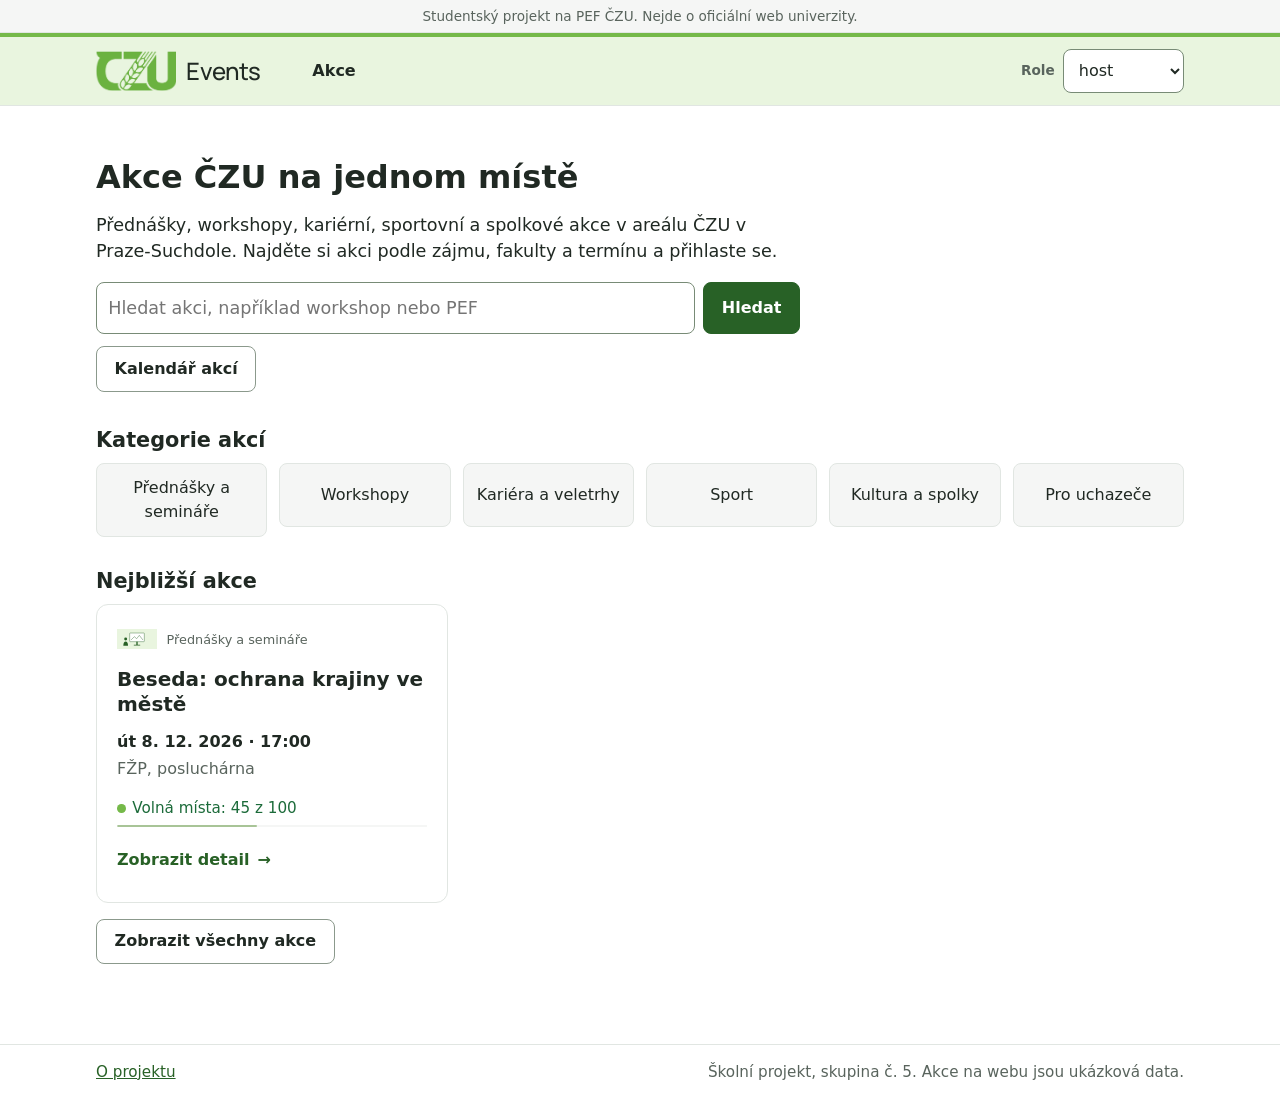
==== index.html @ 6dec505a "Add files via upload" ====
<!DOCTYPE html>
<html lang="cs">
<head>
  <meta charset="utf-8">
  <meta name="viewport" content="width=device-width, initial-scale=1">
  <title>Akce ČZU – přednášky, workshopy a akce v Suchdole | ČZU Events</title>
  <meta name="description" content="Všechny akce na ČZU na jednom místě: přednášky, workshopy, kariérní a sportovní akce. Najděte akci a přihlaste se.">
  <link rel="icon" href="img/favicon.svg" type="image/svg+xml">
  <link rel="stylesheet" href="css/style.css">
  <script src="js/role.js"></script>
  <script src="js/data.js" defer></script>
  <script src="js/app.js" defer></script>
  <script src="js/uvod.js" defer></script>
</head>
<body data-koren="">
  <a class="preskocit" href="#obsah">Přeskočit na obsah</a>

  <header>
    <p class="projekt-lista">Studentský projekt na PEF ČZU. Nejde o oficiální web univerzity.</p>

    <div class="zahlavi">
      <div class="obal zahlavi-obsah">
        <a class="logo" href="index.html" aria-label="ČZU Events">
          <span class="logo-znak"><img src="img/czu-logo.png" alt="" width="447" height="447"></span>
          <span>Events</span>
        </a>
        <button type="button" class="menu-tlacitko" id="menu-tlacitko" aria-expanded="false" aria-controls="menu">
          <span aria-hidden="true">☰</span>
          <span class="skryte-vizualne">Menu</span>
        </button>
        <div class="menu" id="menu">
          <nav class="navigace" aria-label="Hlavní navigace">
            <ul>
              <li data-role="student"><a href="moje-akce.html">Moje akce</a></li>
              <li><a href="akce.html">Akce</a></li>
              <li data-role="poradatel"><a href="poradatel.html">Pro pořadatele</a></li>
            </ul>
          </nav>
          <div class="role">
            <label for="role">Role</label>
            <select id="role" name="role" autocomplete="off">
              <option value="host">host</option>
              <option value="student">student</option>
              <option value="poradatel">pořadatel</option>
            </select>
          </div>
        </div>
      </div>
    </div>
  </header>

  <main id="obsah" class="obal">
    <section class="uvod-hlavni" aria-labelledby="uvod-nadpis">
      <h1 id="uvod-nadpis">Akce ČZU na jednom místě</h1>
      <p>Přednášky, workshopy, kariérní, sportovní a spolkové akce v areálu ČZU v Praze-Suchdole. Najděte si akci podle zájmu, fakulty a termínu a přihlaste se.</p>
      <form class="velke-hledani" action="akce.html" method="get" role="search">
        <label class="skryte-vizualne" for="q">Hledat akci</label>
        <input type="search" id="q" name="q" placeholder="Hledat akci, například workshop nebo PEF">
        <button type="submit" class="tlacitko tlacitko-plne">Hledat</button>
      </form>
      <a class="tlacitko" href="akce.html?zobrazeni=kalendar">Kalendář akcí</a>
    </section>

    <section class="sekce" aria-labelledby="kategorie-nadpis">
      <h2 id="kategorie-nadpis">Kategorie akcí</h2>
      <ul class="dlazdice">
        <li><a href="akce.html?kategorie=Přednášky+a+semináře">Přednášky a semináře</a></li>
        <li><a href="akce.html?kategorie=Workshopy">Workshopy</a></li>
        <li><a href="akce.html?kategorie=Kariéra+a+veletrhy">Kariéra a veletrhy</a></li>
        <li><a href="akce.html?kategorie=Sport">Sport</a></li>
        <li><a href="akce.html?kategorie=Kultura+a+spolky">Kultura a spolky</a></li>
        <li><a href="akce.html?kategorie=Pro+uchazeče">Pro uchazeče</a></li>
      </ul>
    </section>

    <section class="sekce" aria-labelledby="nejblizsi-nadpis">
      <h2 id="nejblizsi-nadpis">Nejbližší akce</h2>
      <p id="chyba" role="alert" hidden></p>
      <ul class="seznam-akci" id="nejblizsi"></ul>
      <noscript>
        <p>Seznam akcí se načítá JavaScriptem. Ukázkové akce: <a href="akce/internetove-technologie-20-11-2026.html">Internetové technologie – client side</a>, <a href="akce/karierni-veletrh-czu-25-11-2026.html">Kariérní veletrh ČZU</a>, <a href="akce/den-otevrenych-dveri-czu-27-11-2026.html">Den otevřených dveří ČZU</a>.</p>
      </noscript>
      <p><a class="tlacitko" href="akce.html">Zobrazit všechny akce</a></p>
    </section>
  </main>

  <footer class="paticka">
    <div class="obal paticka-obsah">
      <p><a href="o-projektu.html">O projektu</a></p>
      <p>Školní projekt, skupina č. 5. Akce na webu jsou ukázková data.</p>
    </div>
  </footer>
</body>
</html>
---- css/style.css ----
/* ČZU Events – společné styly
   Pořadí: proměnné, základ, záhlaví, tlačítka a formuláře, karty,
   katalog, detail, úvod, pořadatel, patička, větší obrazovky. */

@font-face {
  font-family: "Manrope";
  font-style: normal;
  font-weight: 500;
  font-display: swap;
  src: url("../fonts/manrope-medium-latin.woff2") format("woff2");
}

:root {
  --znacka: #286126;
  --znacka-tmava: #1b471d;
  --znacka-svetla: #e9f5df;
  --zelena-logo: #75b949;
  --text: #202923;
  --text-tlumeny: #59645d;
  --pozadi: #ffffff;
  --pozadi-sede: #f5f6f5;
  --linka: #e1e6e2;
  --linka-silna: #8b998c;
  --cervena: #a12626;
  --zelena: #1c6b3a;
  --radius: 8px;
  --sirka: 1120px;
}

*,
*::before,
*::after {
  box-sizing: border-box;
}

html {
  -webkit-text-size-adjust: 100%;
}

body {
  margin: 0;
  font-family: system-ui, -apple-system, "Segoe UI", Roboto, "Helvetica Neue", Arial, sans-serif;
  font-size: 1rem;
  line-height: 1.5;
  color: var(--text);
  background: var(--pozadi);
}

img {
  max-width: 100%;
  height: auto;
  display: block;
}

h1,
h2,
h3 {
  line-height: 1.2;
  margin: 0 0 0.5em;
}

h1 {
  font-size: 1.75rem;
}

h2 {
  font-size: 1.3rem;
}

h3 {
  font-size: 1.1rem;
}

p {
  margin: 0 0 1em;
}

a {
  color: var(--znacka);
}

a:hover {
  color: var(--znacka-tmava);
}

:focus-visible {
  outline: 3px solid var(--znacka);
  outline-offset: 2px;
}

.obal {
  width: 100%;
  max-width: var(--sirka);
  margin: 0 auto;
  padding: 0 1rem;
}

.skryte-vizualne {
  position: absolute;
  width: 1px;
  height: 1px;
  margin: -1px;
  padding: 0;
  overflow: hidden;
  clip: rect(0, 0, 0, 0);
  white-space: nowrap;
  border: 0;
}

.preskocit {
  position: absolute;
  left: 0.5rem;
  top: -4rem;
  z-index: 100;
  padding: 0.6rem 1rem;
  background: var(--znacka);
  color: #ffffff;
  border-radius: var(--radius);
}

.preskocit:focus {
  top: 0.5rem;
  color: #ffffff;
}

[hidden] {
  display: none !important;
}

/* ---------- Záhlaví ---------- */

.zahlavi {
  background: var(--znacka-svetla);
  border-top: 4px solid var(--zelena-logo);
  border-bottom: 1px solid var(--linka);
}

.zahlavi-obsah {
  display: flex;
  flex-wrap: wrap;
  align-items: center;
  justify-content: space-between;
  gap: 0.5rem 1rem;
  padding-top: 0.75rem;
  padding-bottom: 0.75rem;
}

.logo {
  display: inline-flex;
  align-items: center;
  gap: 0.65rem;
  min-height: 44px;
  font-family: "Manrope", system-ui, sans-serif;
  font-size: 1.5rem;
  font-weight: 500;
  letter-spacing: -0.035em;
  color: var(--text);
  text-decoration: none;
}

/* Výřez omezí bílé okraje původního loga. */
.logo-znak {
  position: relative;
  width: 5rem;
  height: 2.5rem;
  overflow: hidden;
  mix-blend-mode: multiply;
}

.logo-znak img {
  position: absolute;
  top: -1.77rem;
  left: -0.55rem;
  width: 6.1rem;
  max-width: none;
}

.logo:hover {
  color: var(--znacka);
}

.menu-tlacitko {
  min-width: 44px;
  min-height: 44px;
  padding: 0.4rem 0.7rem;
  font-size: 1.25rem;
  line-height: 1;
  color: var(--text);
  background: #ffffff;
  border: 1px solid var(--linka);
  border-radius: var(--radius);
  cursor: pointer;
}

.menu {
  display: none;
  flex-basis: 100%;
  flex-direction: column;
  gap: 0.75rem;
  padding: 0.5rem 0 0.25rem;
}

.menu.otevrene {
  display: flex;
}

.navigace ul {
  display: flex;
  flex-direction: column;
  gap: 0.25rem;
  margin: 0;
  padding: 0;
  list-style: none;
}

.navigace a {
  display: block;
  padding: 0.6rem 0.25rem;
  font-weight: 600;
  color: var(--text);
  text-decoration: none;
}

.navigace a:hover {
  color: var(--znacka);
}

.navigace a[aria-current="page"] {
  color: var(--znacka);
}

/* Položky navigace podle role. Roli nastavuje js/role.js na prvku html. */
.navigace [data-role] {
  display: none;
}

html[data-role="student"] .navigace [data-role~="student"],
html[data-role="poradatel"] .navigace [data-role~="poradatel"] {
  display: list-item;
}

.role label {
  display: block;
  font-size: 0.85rem;
  color: var(--text-tlumeny);
}

.role select {
  width: 100%;
}

/* ---------- Tlačítka a formuláře ---------- */

.tlacitko {
  display: inline-block;
  min-height: 44px;
  padding: 0.6rem 1.1rem;
  font: inherit;
  font-weight: 700;
  text-align: center;
  text-decoration: none;
  color: var(--text);
  background: #ffffff;
  border: 1px solid var(--linka-silna);
  border-radius: var(--radius);
  cursor: pointer;
}

/* Hlavní akce stránky je tmavě zelená, ostatní tlačítka jsou neutrální. */
.tlacitko-plne {
  color: #ffffff;
  background: var(--znacka);
  border-color: var(--znacka);
}

/* Zvýraznění při najetí jen na zařízeních s myší,
   aby po klepnutí na mobilu nezůstalo „přilepené“. */
@media (hover: hover) {
  .tlacitko:hover {
    background: var(--pozadi-sede);
    border-color: var(--znacka);
  }

  .tlacitko[aria-pressed="true"]:hover {
    background: var(--znacka-tmava);
  }

  .tlacitko-plne:hover {
    background: var(--znacka-tmava);
  }

  .dlazdice a:hover {
    color: var(--znacka);
    background: var(--pozadi-sede);
    border-color: var(--znacka);
  }
}

.tlacitko-sirka {
  display: block;
  width: 100%;
}

.tlacitko:disabled,
.tlacitko:disabled:hover {
  color: var(--text-tlumeny);
  background: var(--pozadi-sede);
  border-color: var(--linka);
  cursor: not-allowed;
}

input,
select,
textarea {
  min-height: 44px;
  padding: 0.5rem 0.7rem;
  font: inherit;
  color: var(--text);
  background: #ffffff;
  border: 1px solid #788b76;
  border-radius: var(--radius);
}

textarea {
  width: 100%;
  min-height: 8rem;
  resize: vertical;
}

input[type="checkbox"] {
  width: 1.25rem;
  height: 1.25rem;
  min-height: 0;
  padding: 0;
  accent-color: var(--znacka);
}

label {
  font-weight: 600;
}

.pole {
  display: flex;
  flex-direction: column;
  gap: 0.25rem;
  margin-bottom: 1rem;
}

.pole input,
.pole select {
  width: 100%;
}

.napoveda {
  font-size: 0.9rem;
  color: var(--text-tlumeny);
}

.zprava {
  margin: 0 0 1rem;
  padding: 0.75rem 1rem;
  background: var(--pozadi-sede);
  border-left: 4px solid var(--znacka);
  border-radius: var(--radius);
}

.zprava-chyba {
  border-left-color: var(--cervena);
  color: var(--cervena);
  background: #fbeeee;
}

.zprava-ok {
  border-left-color: var(--zelena);
  color: var(--zelena);
  background: #ecf6ef;
}

/* ---------- Hlavní obsah ---------- */

main.obal {
  padding-top: 1.5rem;
  padding-bottom: 3rem;
}

.drobecky {
  margin: 0 0 1rem;
  padding: 0;
  list-style: none;
  font-size: 0.95rem;
  color: var(--text-tlumeny);
}

.drobecky li {
  display: inline;
}

.drobecky li + li::before {
  content: "›";
  margin: 0 0.4rem;
}

/* ---------- Karta akce ---------- */

.seznam-akci {
  display: grid;
  grid-template-columns: 1fr;
  gap: 1rem;
  margin: 0 0 1rem;
  padding: 0;
  list-style: none;
}

.karta {
  display: flex;
  flex-direction: column;
  height: 100%;
  padding: 1.25rem;
  background: #ffffff;
  border: 1px solid var(--linka);
  border-radius: 12px;
}

.karta-obrazek {
  flex: 0 0 2.5rem;
  width: 2.5rem;
  height: 1.75rem;
  object-fit: contain;
  border-radius: 4px;
}

.karta-kategorie {
  display: flex;
  align-items: center;
  gap: 0.6rem;
  margin-bottom: 0.85rem;
}

.karta-kategorie .stitek {
  padding: 0;
  color: var(--text-tlumeny);
  background: transparent;
  font-weight: 500;
}

.karta-nazev {
  margin-bottom: 0.85rem;
  font-size: 1.25rem;
  line-height: 1.25;
}

.karta-termin {
  margin-bottom: 0.15rem;
  font-weight: 600;
  color: var(--text);
}

.karta-misto {
  margin-bottom: 1rem;
  color: var(--text-tlumeny);
}

.karta-obsazenost {
  margin-bottom: 0.35rem;
  font-size: 0.95rem;
  color: var(--text-tlumeny);
}

/* Volná místa: klidný zelený údaj s tečkou. */
.karta-volno {
  color: var(--zelena);
}

.karta-volno::before {
  content: "";
  display: inline-block;
  width: 0.55rem;
  height: 0.55rem;
  margin-right: 0.4rem;
  background: var(--zelena-logo);
  border-radius: 50%;
}

.karta progress {
  height: 2px;
  margin-bottom: 0.65rem;
}

.karta progress::-webkit-progress-value {
  background: #a8c497;
}

.karta progress::-moz-progress-bar {
  background: #a8c497;
}

/* Plná nebo proběhlá akce má ukazatel šedý, aby zelená znamenala jen volno. */
.karta-plno progress::-webkit-progress-value {
  background: var(--linka-silna);
}

.karta-plno progress::-moz-progress-bar {
  background: var(--linka-silna);
}

.karta-detail {
  display: inline-flex;
  align-items: center;
  align-self: flex-start;
  gap: 0.5rem;
  min-height: 44px;
  padding-block: 0.35rem;
  font-weight: 600;
  text-decoration: none;
}

.karta-detail:hover {
  text-decoration: underline;
  text-underline-offset: 0.2em;
}

.karta-akce {
  display: flex;
  flex-direction: column;
  gap: 0.5rem;
  margin-top: auto;
}

.stitek {
  display: inline-block;
  padding: 0.1rem 0.55rem;
  font-size: 0.8rem;
  font-weight: 600;
  color: var(--znacka-tmava);
  background: var(--znacka-svetla);
  border-radius: 999px;
}

progress {
  display: block;
  width: 100%;
  height: 0.5rem;
  margin: 0 0 0.75rem;
  overflow: hidden;
  appearance: none;
  -webkit-appearance: none;
  background: var(--pozadi-sede);
  border: 0;
  border-radius: 999px;
  color: var(--znacka);
}

progress::-webkit-progress-bar {
  background: var(--pozadi-sede);
  border-radius: 999px;
}

progress::-webkit-progress-value {
  background: var(--znacka);
  border-radius: 999px;
}

progress::-moz-progress-bar {
  background: var(--znacka);
  border-radius: 999px;
}

.karta-plno progress,
.karta-plno progress::-webkit-progress-bar {
  background: var(--linka);
}

/* ---------- Katalog ---------- */

.katalog-ovladani {
  margin-bottom: 1.25rem;
}

.hledani {
  max-width: 34rem;
  margin-bottom: 0.75rem;
}

.hledani input {
  width: 100%;
}

/* Tlačítko „Další filtry“ otevírá panel s kategorií, fakultou a termínem. */
.filtry-tlacitko::after {
  content: " ▾";
}

.filtry-tlacitko[aria-expanded="true"]::after {
  content: " ▴";
}

.filtry {
  display: none;
  flex-direction: column;
  gap: 0.75rem;
  margin-top: 0.75rem;
  padding: 1rem;
  background: var(--pozadi-sede);
  border-radius: var(--radius);
}

.filtry.otevrene {
  display: flex;
}

.filtr {
  display: flex;
  flex-direction: column;
  gap: 0.25rem;
}

.filtr-zaskrtnuti {
  display: flex;
  flex-direction: row;
  align-items: center;
  gap: 0.5rem;
  min-height: 44px;
}

.filtr-zaskrtnuti label {
  font-weight: 400;
}

.rozsah {
  display: flex;
  flex-direction: column;
  gap: 0.75rem;
}

.pocet-vysledku {
  margin-bottom: 1rem;
  color: var(--text-tlumeny);
}

.prazdny-stav {
  padding: 2rem 1rem;
  text-align: center;
  border: 1px dashed var(--linka);
  border-radius: var(--radius);
}

/* ---------- Kalendář ---------- */

.zobrazeni-akci {
  display: inline-flex;
  gap: 0.2rem;
  padding: 0.25rem;
  margin-bottom: 1rem;
  border: 1px solid var(--linka);
  border-radius: 10px;
  background: var(--pozadi-sede);
}

.zobrazeni-akci button {
  padding: 0.45rem 1rem;
  border-color: transparent;
  background: transparent;
  border-radius: 6px;
}

.zobrazeni-akci button[aria-pressed="true"] {
  color: #ffffff;
  background: var(--znacka);
  border-color: var(--znacka);
}

.kalendar {
  max-width: 48rem;
}

.kalendar-navigace {
  display: flex;
  align-items: center;
  justify-content: space-between;
  gap: 0.5rem;
  margin-bottom: 0.75rem;
}

.kalendar-navigace h2 {
  margin: 0;
  text-align: center;
}

.kalendar-navigace button {
  min-width: 44px;
  padding-inline: 0.75rem;
}

.kalendar-mrizka {
  width: 100%;
  table-layout: fixed;
  border-collapse: collapse;
  text-align: center;
}

.kalendar-mrizka th,
.kalendar-mrizka td {
  padding: 0.15rem;
  border: 1px solid var(--linka);
}

.kalendar-mrizka th {
  text-align: center;
  color: var(--znacka-tmava);
  background: var(--pozadi-sede);
}

.kalendar-den {
  display: grid;
  place-content: center;
  min-height: 44px;
  border-radius: 0.35rem;
}

a.kalendar-den {
  background: var(--znacka-svetla);
  font-weight: 700;
}

a.kalendar-den:hover {
  background: var(--zelena-logo);
}

.kalendar-den[aria-current="date"] {
  box-shadow: inset 0 0 0 2px var(--znacka);
}

.kalendar-legenda {
  margin: 0.5rem 0 1rem;
  color: var(--text-tlumeny);
  font-size: 0.9rem;
}

.kalendar-tecka {
  display: inline-block;
  width: 0.75em;
  height: 0.75em;
  background: var(--znacka-svetla);
  border: 1px solid var(--znacka);
  border-radius: 50%;
}

.kalendar-agenda {
  margin-top: 1rem;
}

.kalendar-datum {
  margin: 0.85rem 0 0;
  padding: 0.65rem 0.75rem;
  background: var(--pozadi-sede);
  border-radius: var(--radius);
  scroll-margin-top: 1rem;
}

.kalendar-program {
  margin: 0;
  padding: 0 0.75rem;
  list-style: none;
}

.kalendar-program li {
  display: flex;
  align-items: baseline;
  gap: 0.75rem;
  padding: 0.65rem 0;
  border-bottom: 1px solid var(--linka);
}

.kalendar-cas {
  color: var(--text-tlumeny);
  font-variant-numeric: tabular-nums;
}

/* ---------- Detail akce ---------- */

.detail-obrazek {
  width: 100%;
  aspect-ratio: 2 / 1;
  object-fit: cover;
  margin-bottom: 1rem;
  background: var(--pozadi-sede);
  border-radius: var(--radius);
}

.detail-udaje {
  margin: 0 0 1.25rem;
}

.detail-udaje div {
  margin-bottom: 0.35rem;
}

.detail-udaje dt {
  display: inline;
  font-weight: 400;
  color: var(--text-tlumeny);
}

.detail-udaje dd {
  display: inline;
  margin: 0;
}

.box {
  margin-bottom: 1rem;
  padding: 1rem;
  background: #ffffff;
  border: 1px solid var(--linka);
  border-radius: var(--radius);
}

.box h2 {
  font-size: 1.15rem;
}

.mapa {
  width: 100%;
  height: 260px;
  background: var(--pozadi-sede);
  border-radius: 6px;
}

.mapa-nahrada {
  display: flex;
  flex-direction: column;
  align-items: center;
  justify-content: center;
  padding: 1rem;
  text-align: center;
  color: var(--text-tlumeny);
}

.mapa-popis {
  margin: 0.5rem 0 0;
  color: var(--text-tlumeny);
}

.zpet {
  display: inline-block;
  margin-bottom: 1rem;
}

/* Na mobilu je tlačítko pro přihlášení připnuté u spodního okraje. */
.prihlaseni-lista {
  position: fixed;
  left: 0;
  right: 0;
  bottom: 0;
  z-index: 1000;
  padding: 0.6rem 1rem;
  background: #ffffff;
  border-top: 1px solid var(--linka);
}

.prihlaseni-lista p {
  margin: 0.4rem 0 0;
  font-size: 0.9rem;
  color: var(--text-tlumeny);
  text-align: center;
}

body.ma-listu {
  padding-bottom: 6.5rem;
}

/* ---------- Úvod ---------- */

.uvod-hlavni {
  padding: 1.75rem 0 2.25rem;
}

.uvod-hlavni p {
  max-width: 44rem;
  font-size: 1.1rem;
}

.velke-hledani {
  display: flex;
  flex-direction: column;
  gap: 0.5rem;
  max-width: 44rem;
  margin-bottom: 0.75rem;
}

.velke-hledani input {
  width: 100%;
  min-height: 52px;
  font-size: 1.1rem;
}

.dlazdice {
  display: grid;
  grid-template-columns: repeat(2, 1fr);
  gap: 0.75rem;
  margin: 0 0 2rem;
  padding: 0;
  list-style: none;
}

.dlazdice a {
  display: flex;
  align-items: center;
  justify-content: center;
  min-height: 64px;
  padding: 0.75rem;
  font-weight: 500;
  text-align: center;
  text-decoration: none;
  color: var(--text);
  background: var(--pozadi-sede);
  border: 1px solid var(--linka);
  border-radius: var(--radius);
}

.sekce {
  margin-bottom: 2rem;
}

/* ---------- Pro pořadatele ---------- */

.formular {
  max-width: 40rem;
  margin-bottom: 2rem;
}

.formular-rada {
  display: grid;
  grid-template-columns: 1fr;
  gap: 0 1rem;
}

.formular-tlacitka {
  display: flex;
  flex-wrap: wrap;
  gap: 0.75rem;
}

.tabulka-obal {
  overflow-x: auto;
}

table {
  width: 100%;
  border-collapse: collapse;
}

caption {
  margin-bottom: 0.5rem;
  font-weight: 700;
  text-align: left;
}

th,
td {
  padding: 0.6rem 0.75rem;
  text-align: left;
  vertical-align: top;
  border-bottom: 1px solid var(--linka);
}

thead th {
  background: var(--pozadi-sede);
}

/* ---------- Patička ---------- */

.paticka {
  border-top: 1px solid var(--linka);
}

.paticka-obsah {
  display: flex;
  flex-wrap: wrap;
  justify-content: space-between;
  gap: 0.5rem 1rem;
  padding-top: 1rem;
  padding-bottom: 1rem;
  font-size: 0.95rem;
  color: var(--text-tlumeny);
}

.paticka p {
  margin: 0;
}

/* ---------- Tablet: od 640 px ---------- */

@media (min-width: 640px) {
  h1 {
    font-size: 2rem;
  }

  .seznam-akci {
    grid-template-columns: repeat(2, 1fr);
  }

  .dlazdice {
    grid-template-columns: repeat(3, 1fr);
  }

  .velke-hledani {
    flex-direction: row;
  }

  .formular-rada {
    grid-template-columns: 1fr 1fr;
  }

  .rozsah {
    flex-direction: row;
  }
}

/* ---------- Počítač: od 900 px ---------- */

@media (min-width: 900px) {
  .menu-tlacitko {
    display: none;
  }

  .zahlavi-obsah {
    flex-wrap: nowrap;
  }

  .menu {
    display: flex;
    flex: 1;
    flex-basis: auto;
    flex-direction: row;
    align-items: center;
    justify-content: space-between;
    gap: 2rem;
    padding: 0;
  }

  .navigace ul {
    flex-direction: row;
    gap: 1.5rem;
    margin-left: 2rem;
  }

  .role {
    display: flex;
    align-items: center;
    gap: 0.5rem;
  }

  .role select {
    width: auto;
  }

  .seznam-akci {
    grid-template-columns: repeat(3, 1fr);
  }

  .dlazdice {
    grid-template-columns: repeat(6, 1fr);
  }

  /* Katalog: otevřený panel dalších filtrů má pole v jedné řadě. */
  .filtry.otevrene {
    flex-direction: row;
    flex-wrap: wrap;
    align-items: flex-end;
    gap: 1rem;
  }

  /* Detail: popis vlevo, obsazenost a mapa vpravo. */
  .detail-rozlozeni {
    display: grid;
    grid-template-columns: minmax(0, 1.75fr) minmax(0, 1fr);
    gap: 1.75rem;
    align-items: start;
  }

  .mapa {
    height: 280px;
  }

  .prihlaseni-lista {
    position: static;
    padding: 0;
    border-top: 0;
  }

  .prihlaseni-lista p {
    text-align: left;
  }

  body.ma-listu {
    padding-bottom: 0;
  }

  .zpet {
    display: none;
  }
}

@media (max-width: 899px) {
  .drobecky-detail {
    display: none;
  }
}

@media (prefers-reduced-motion: no-preference) {
  .tlacitko,
  .dlazdice a {
    transition: background-color 0.15s, color 0.15s;
  }
}

/* ---------- Detail: pořadí bloků na mobilu podle wireframu ----------
   Obrázek, název, kdy a kde, obsazenost, popis, mapa. */

@media (max-width: 899px) {
  .detail {
    display: flex;
    flex-direction: column;
  }

  .detail-rozlozeni,
  .detail-hlavni,
  .detail-bok {
    display: contents;
  }

  .detail-obrazek {
    order: 1;
  }

  .detail h1 {
    order: 2;
  }

  .detail-udaje {
    order: 3;
  }

  .box-obsazenost {
    order: 4;
    padding: 0;
    border: 0;
  }

  .detail-popis {
    order: 5;
  }

  .detail-nenalezeno {
    order: 3;
  }

  .box-mapa {
    order: 6;
  }
}

/* Rychlé filtry a jednotlivé aktivní podmínky. */
.rychle-filtry,
.aktivni-filtry {
  display: flex;
  flex-wrap: wrap;
  align-items: flex-start;
  gap: 0.5rem;
}

.aktivni-filtry {
  margin-bottom: 1rem;
}

.rychle-filtry [aria-pressed="true"] {
  color: #ffffff;
  background: var(--znacka);
  border-color: var(--znacka);
}

.filtr-stitek {
  padding: 0.4rem 0.7rem;
  font-size: 0.9rem;
  overflow-wrap: anywhere;
  max-width: 100%;
}

.rychle-filtry summary {
  list-style: none;
}

.rychle-filtry summary::-webkit-details-marker {
  display: none;
}

.rychle-filtry summary::after {
  content: " ▾";
}

.moje-fakulta-panel {
  display: flex;
  flex-direction: column;
  gap: 0.5rem;
  padding: 0.75rem 0;
}

.moje-fakulta-panel p {
  max-width: 15rem;
  margin: 0;
}

.kalendar-mrizka td {
  vertical-align: top;
}

.kalendar-den-vybrany {
  outline: 2px solid var(--znacka);
  outline-offset: -2px;
}

.kalendar-nahledy {
  display: none;
  list-style: none;
  margin: 0;
  padding: 0.3rem;
}

.kalendar-nahledy li + li {
  margin-top: 0.65rem;
}

.kalendar-nahledy time,
.kalendar-nahledy span {
  display: block;
  font-size: 0.8rem;
  color: var(--text-tlumeny);
}

.kalendar-nahled {
  display: block;
  font-size: 0.9rem;
  font-weight: 600;
  overflow-wrap: anywhere;
}

.kalendar-udaje {
  min-width: 0;
  overflow-wrap: anywhere;
}

.kalendar-volno {
  display: block;
  margin-top: 0.15rem;
  font-size: 0.9rem;
  color: var(--text-tlumeny);
}

.detail-kalendar {
  order: 3;
}

@media (min-width: 900px) {
  .kalendar {
    display: block;
  }

  .kalendar-nahledy {
    display: block;
  }

  .kalendar-agenda {
    margin-top: 1.5rem;
  }
}

/* Upozornění nad záhlavím: web používá logo ČZU, ale je to studentský projekt. */
.projekt-lista {
  margin: 0;
  padding: 0.35rem 1rem;
  font-size: 0.85rem;
  text-align: center;
  color: var(--text-tlumeny);
  background: var(--pozadi-sede);
  border-bottom: 1px solid var(--linka);
}

/* Vypnuté rychlé tlačítko se vrací do běžného vzhledu hned, bez přechodu,
   aby na dotykovém displeji nevypadalo jako nedostupné. */
.rychle-filtry button {
  transition: none;
}

@media (hover: none) {
  .rychle-filtry button[aria-pressed="false"]:hover,
  .rychle-filtry button[aria-pressed="false"]:focus {
    color: var(--text);
    background: #ffffff;
  }
}
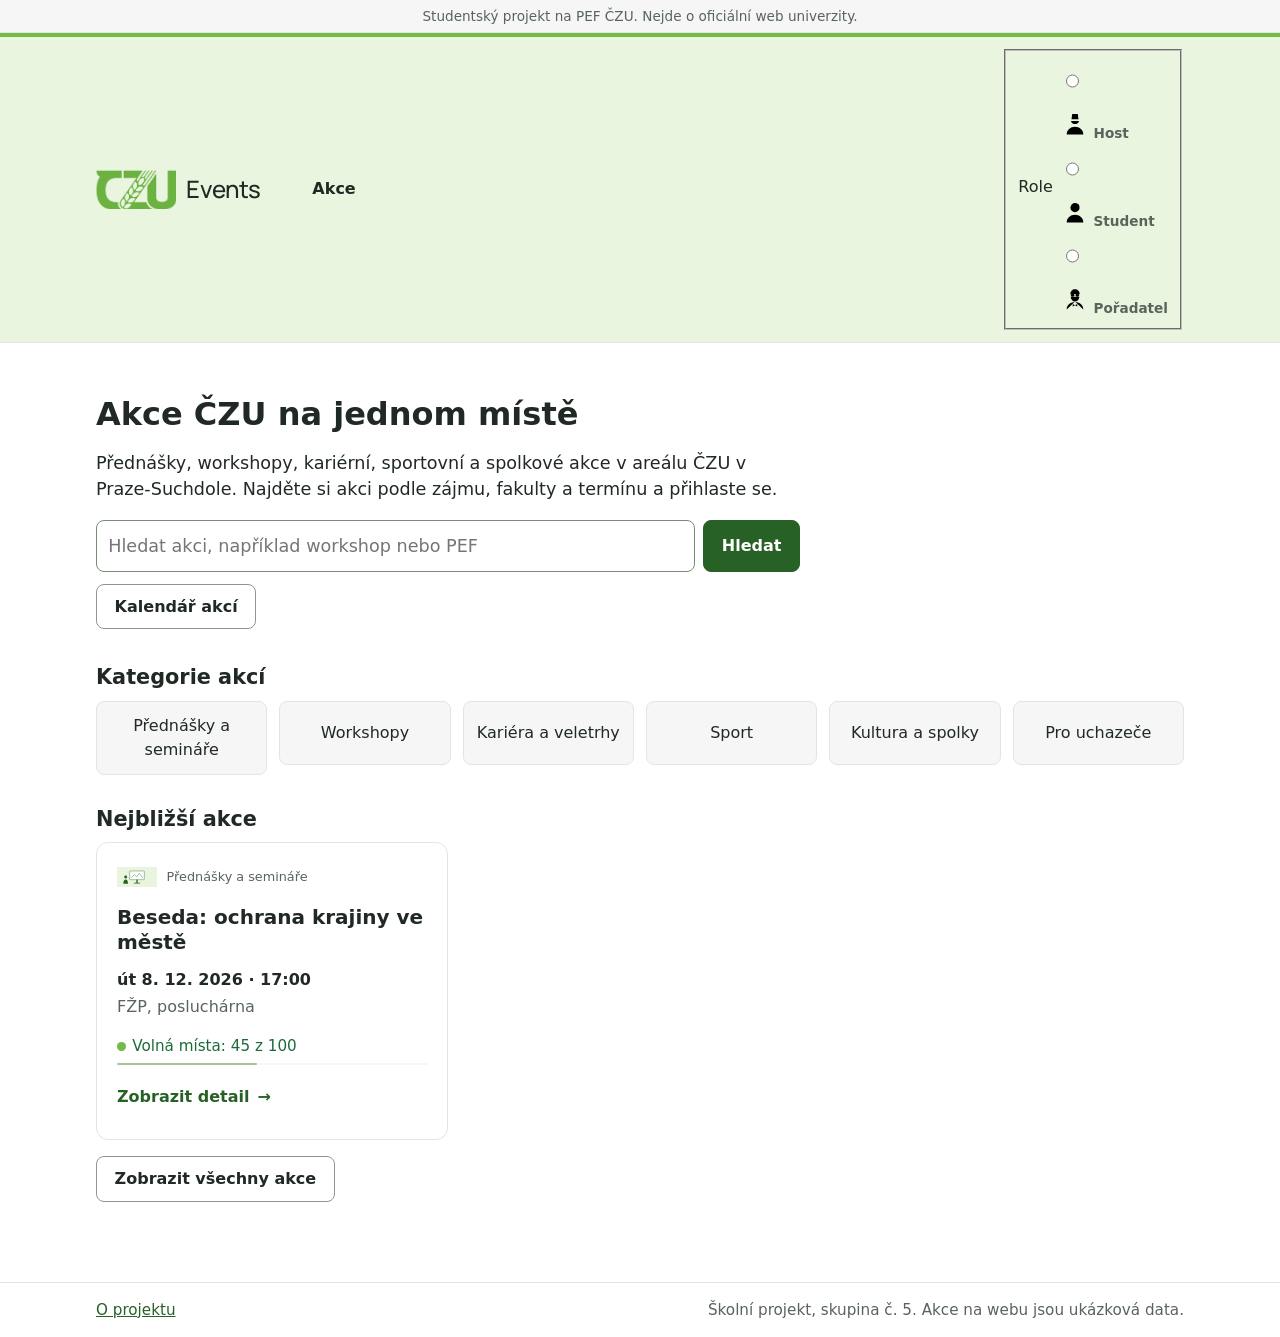
==== commit 95af37c5: "Add files via upload" ====
--- a/index.html
+++ b/index.html
@@ -36,14 +36,27 @@
               <li data-role="poradatel"><a href="poradatel.html">Pro pořadatele</a></li>
             </ul>
           </nav>
-          <div class="role">
-            <label for="role">Role</label>
-            <select id="role" name="role" autocomplete="off">
-              <option value="host">host</option>
-              <option value="student">student</option>
-              <option value="poradatel">pořadatel</option>
-            </select>
-          </div>
+          <fieldset class="role">
+            <legend class="skryte-vizualne">Role</legend>
+            <span class="role-popisek" aria-hidden="true">Role</span>
+            <div class="role-volby">
+              <input class="role-vstup" type="radio" name="role" id="role-host" value="host">
+              <label class="role-volba" for="role-host">
+                <svg class="role-ikona" viewBox="0 0 32 32" width="28" height="28" aria-hidden="true" focusable="false"><path d="M9.5 10.5h13" stroke-width="2.2"/><path d="M12 10.5 12.8 4.5h6.4l.8 6"/><path d="M12.6 7.6h6.8"/><path d="M11.3 12.6a4.9 4.9 0 0 0 9.4 0"/><path d="M6.5 28c0-5.2 4.3-8.8 9.5-8.8s9.5 3.6 9.5 8.8"/></svg>
+                <span>Host</span>
+              </label>
+              <input class="role-vstup" type="radio" name="role" id="role-student" value="student">
+              <label class="role-volba" for="role-student">
+                <svg class="role-ikona" viewBox="0 0 32 32" width="28" height="28" aria-hidden="true" focusable="false"><circle cx="16" cy="11" r="5.2"/><path d="M10.9 10.2c2.4.3 6.4-.6 8.6-3.6 1 1.6 1.4 2.4 1.6 3.4"/><path d="M6.5 28c0-5.2 4.3-8.8 9.5-8.8s9.5 3.6 9.5 8.8"/><path d="M11 20.4 12.6 28M21 20.4 19.4 28"/></svg>
+                <span>Student</span>
+              </label>
+              <input class="role-vstup" type="radio" name="role" id="role-poradatel" value="poradatel">
+              <label class="role-volba" for="role-poradatel">
+                <svg class="role-ikona" viewBox="0 0 32 32" width="28" height="28" aria-hidden="true" focusable="false"><path d="M10.6 10.6c0-3.4 2.4-5.8 5.4-5.8s5.4 2.4 5.4 5.8"/><circle cx="13.3" cy="11.6" r="1.9"/><circle cx="18.7" cy="11.6" r="1.9"/><path d="M15.2 11.6h1.6"/><path d="M11 13.4c.4 3.6 2.4 5.4 5 5.4s4.6-1.8 5-5.4"/><path d="M6.5 28c0-5 4-8.4 9-8.6M25.5 28c0-5-4-8.4-9-8.6"/><path d="M13.4 21.6 16 23l2.6-1.4v3l-2.6-1.4-2.6 1.4z"/></svg>
+                <span>Pořadatel</span>
+              </label>
+            </div>
+          </fieldset>
         </div>
       </div>
     </div>
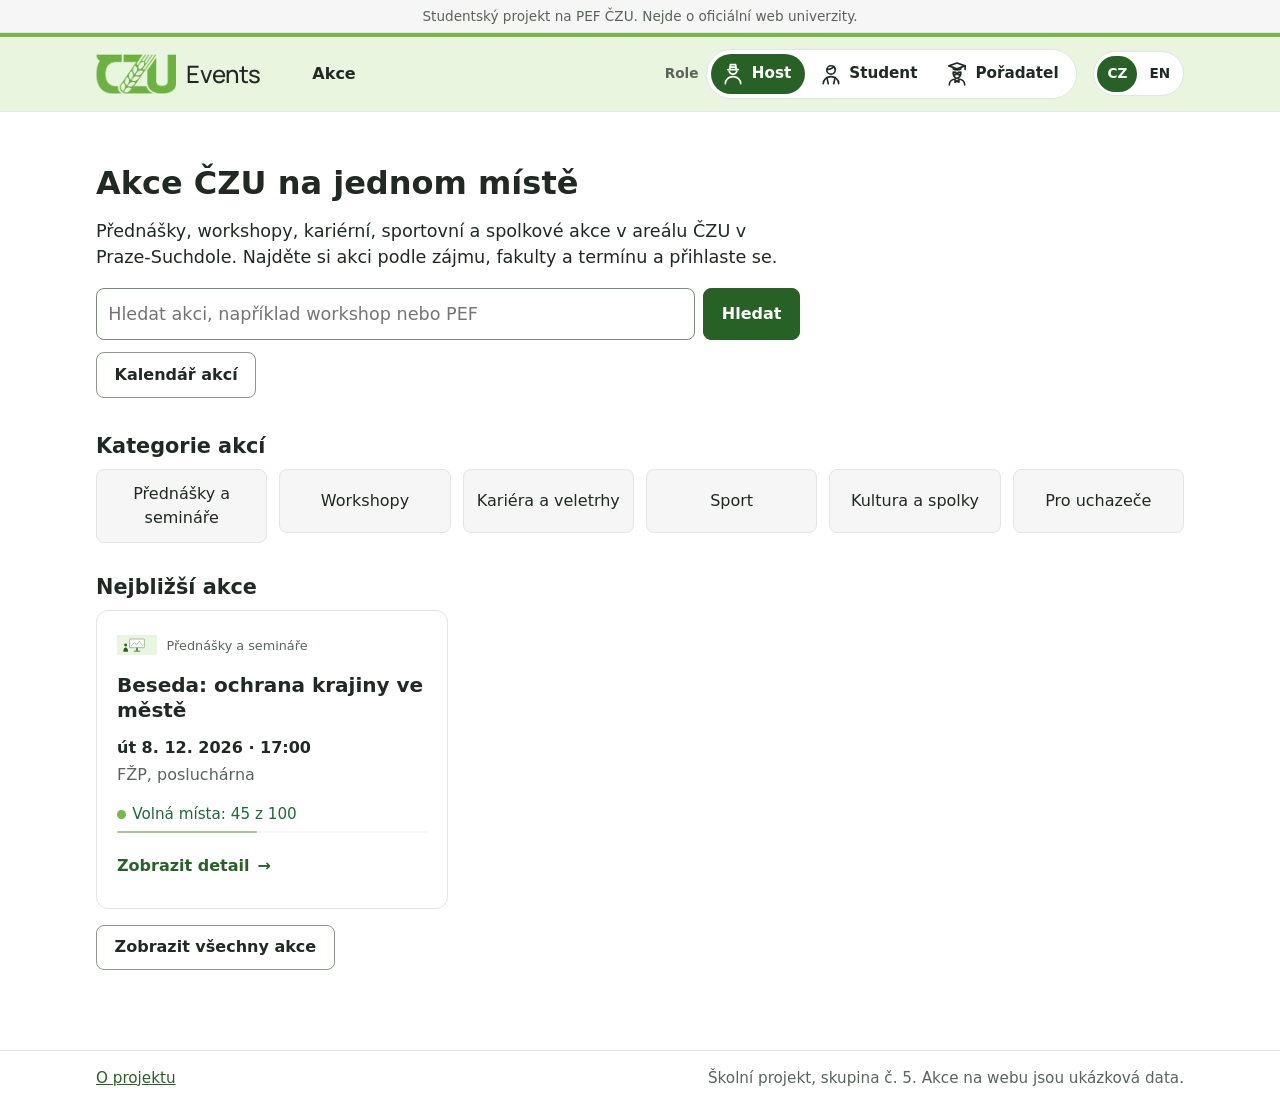
==== commit 694b2baa: "Add files via upload" ====
--- a/index.html
+++ b/index.html
@@ -8,6 +8,7 @@
   <link rel="icon" href="img/favicon.svg" type="image/svg+xml">
   <link rel="stylesheet" href="css/style.css">
   <script src="js/role.js"></script>
+  <script src="js/jazyk.js" defer></script>
   <script src="js/data.js" defer></script>
   <script src="js/app.js" defer></script>
   <script src="js/uvod.js" defer></script>
@@ -31,7 +32,7 @@
         <div class="menu" id="menu">
           <nav class="navigace" aria-label="Hlavní navigace">
             <ul>
-              <li data-role="student"><a href="moje-akce.html">Moje akce</a></li>
+              <li data-role="student poradatel"><a href="moje-akce.html">Moje akce</a></li>
               <li><a href="akce.html">Akce</a></li>
               <li data-role="poradatel"><a href="poradatel.html">Pro pořadatele</a></li>
             </ul>
@@ -41,22 +42,26 @@
             <span class="role-popisek" aria-hidden="true">Role</span>
             <div class="role-volby">
               <input class="role-vstup" type="radio" name="role" id="role-host" value="host">
-              <label class="role-volba" for="role-host">
+              <label class="role-volba" for="role-host" title="Host">
                 <svg class="role-ikona" viewBox="0 0 32 32" width="28" height="28" aria-hidden="true" focusable="false"><path d="M9.5 10.5h13" stroke-width="2.2"/><path d="M12 10.5 12.8 4.5h6.4l.8 6"/><path d="M12.6 7.6h6.8"/><path d="M11.3 12.6a4.9 4.9 0 0 0 9.4 0"/><path d="M6.5 28c0-5.2 4.3-8.8 9.5-8.8s9.5 3.6 9.5 8.8"/></svg>
                 <span>Host</span>
               </label>
               <input class="role-vstup" type="radio" name="role" id="role-student" value="student">
-              <label class="role-volba" for="role-student">
+              <label class="role-volba" for="role-student" title="Student">
                 <svg class="role-ikona" viewBox="0 0 32 32" width="28" height="28" aria-hidden="true" focusable="false"><circle cx="16" cy="11" r="5.2"/><path d="M10.9 10.2c2.4.3 6.4-.6 8.6-3.6 1 1.6 1.4 2.4 1.6 3.4"/><path d="M6.5 28c0-5.2 4.3-8.8 9.5-8.8s9.5 3.6 9.5 8.8"/><path d="M11 20.4 12.6 28M21 20.4 19.4 28"/></svg>
                 <span>Student</span>
               </label>
               <input class="role-vstup" type="radio" name="role" id="role-poradatel" value="poradatel">
-              <label class="role-volba" for="role-poradatel">
-                <svg class="role-ikona" viewBox="0 0 32 32" width="28" height="28" aria-hidden="true" focusable="false"><path d="M10.6 10.6c0-3.4 2.4-5.8 5.4-5.8s5.4 2.4 5.4 5.8"/><circle cx="13.3" cy="11.6" r="1.9"/><circle cx="18.7" cy="11.6" r="1.9"/><path d="M15.2 11.6h1.6"/><path d="M11 13.4c.4 3.6 2.4 5.4 5 5.4s4.6-1.8 5-5.4"/><path d="M6.5 28c0-5 4-8.4 9-8.6M25.5 28c0-5-4-8.4-9-8.6"/><path d="M13.4 21.6 16 23l2.6-1.4v3l-2.6-1.4-2.6 1.4z"/></svg>
+              <label class="role-volba" for="role-poradatel" title="Pořadatel">
+                <svg class="role-ikona" viewBox="0 0 32 32" width="28" height="28" aria-hidden="true" focusable="false"><path d="M16 2.4 26 6 16 9.6 6 6z"/><path d="M11.4 8v1.9c1.4.7 3 1 4.6 1s3.2-.3 4.6-1V8"/><path d="M26 6v4.6"/><circle cx="13.4" cy="15.4" r="1.7"/><circle cx="18.6" cy="15.4" r="1.7"/><path d="M15.1 15.4h1.8"/><path d="M11.3 13.6c-.2 4.6 2 7.6 4.7 7.6s4.9-3 4.7-7.6"/><path d="M6.5 29.4c0-4.3 3.5-7 7.9-7.2M25.5 29.4c0-4.3-3.5-7-7.9-7.2"/><path d="M13.6 23.6 16 24.8l2.4-1.2v2.6L16 25l-2.4 1.2z"/></svg>
                 <span>Pořadatel</span>
               </label>
             </div>
           </fieldset>
+        </div>
+        <div class="jazyk" role="group" aria-label="Jazyk">
+          <button type="button" class="jazyk-volba" data-jazyk-volba="cs" lang="cs" aria-pressed="true">CZ<span class="skryte-vizualne" translate="no"> – čeština</span></button>
+          <button type="button" class="jazyk-volba" data-jazyk-volba="en" lang="en" aria-pressed="false">EN<span class="skryte-vizualne" translate="no"> – English</span></button>
         </div>
       </div>
     </div>
--- a/css/style.css
+++ b/css/style.css
@@ -239,14 +239,155 @@
   display: list-item;
 }
 
-.role label {
-  display: block;
+/* Přepínač role: tři volby s ikonou v jednom „segmentovém“ ovladači. */
+.role {
+  display: flex;
+  flex-direction: column;
+  gap: 0.25rem;
+  min-width: 0;
+  margin: 0;
+  padding: 0;
+  border: 0;
+}
+
+.role-popisek {
   font-size: 0.85rem;
-  color: var(--text-tlumeny);
-}
-
-.role select {
-  width: 100%;
+  font-weight: 600;
+  color: var(--text-tlumeny);
+}
+
+.role-volby {
+  display: flex;
+  gap: 0.25rem;
+  padding: 0.25rem;
+  background: #ffffff;
+  border: 1px solid var(--linka);
+  border-radius: 999px;
+}
+
+/* Přepínač zůstává pro klávesnici a čtečky skutečným polem typu radio,
+   vidět je jen jeho popisek s ikonou. */
+.role-vstup {
+  position: absolute;
+  width: 1px;
+  height: 1px;
+  margin: 0;
+  opacity: 0;
+}
+
+.role-volba {
+  display: inline-flex;
+  flex: 1;
+  align-items: center;
+  justify-content: center;
+  gap: 0.35rem;
+  min-height: 44px;
+  padding: 0.25rem 0.85rem 0.25rem 0.55rem;
+  font-size: 0.95rem;
+  font-weight: 600;
+  white-space: nowrap;
+  color: var(--text);
+  border-radius: 999px;
+  cursor: pointer;
+}
+
+.role-ikona {
+  flex: none;
+  width: 26px;
+  height: 26px;
+  fill: none;
+  stroke: currentColor;
+  stroke-width: 2;
+  stroke-linecap: round;
+  stroke-linejoin: round;
+}
+
+@media (hover: hover) {
+  .role-volba:hover {
+    background: var(--pozadi-sede);
+  }
+}
+
+/* Zvolená role: podle atributu, který nastaví js/role.js ještě před
+   vykreslením stránky, takže při načtení nic neproblikne. */
+html[data-role="host"] .role-volba[for="role-host"],
+html[data-role="student"] .role-volba[for="role-student"],
+html[data-role="poradatel"] .role-volba[for="role-poradatel"],
+.role-vstup:checked + .role-volba {
+  color: #ffffff;
+  background: var(--znacka);
+}
+
+.role-vstup:focus-visible + .role-volba {
+  outline: 3px solid var(--znacka);
+  outline-offset: 2px;
+}
+
+/* Přepínač jazyka CZ / EN. Na mobilu je vždy vidět v horním řádku
+   vedle tlačítka menu, na počítači je úplně vpravo za přepínačem role. */
+.jazyk {
+  display: flex;
+  order: 1;
+  gap: 0.15rem;
+  margin-left: auto;
+  padding: 0.2rem;
+  background: #ffffff;
+  border: 1px solid var(--linka);
+  border-radius: 999px;
+}
+
+.menu-tlacitko {
+  order: 2;
+}
+
+.menu {
+  order: 3;
+}
+
+.jazyk-volba {
+  min-width: 2.5rem;
+  min-height: 36px;
+  padding: 0 0.5rem;
+  font: inherit;
+  font-size: 0.85rem;
+  font-weight: 700;
+  color: var(--text);
+  background: transparent;
+  border: 0;
+  border-radius: 999px;
+  cursor: pointer;
+}
+
+@media (hover: hover) {
+  .jazyk-volba:hover {
+    background: var(--pozadi-sede);
+  }
+}
+
+/* Zvolený jazyk: podle atributu z js/role.js, takže při načtení nic neproblikne. */
+html[data-jazyk="cs"] .jazyk-volba[data-jazyk-volba="cs"],
+html[data-jazyk="en"] .jazyk-volba[data-jazyk-volba="en"] {
+  color: #ffffff;
+  background: var(--znacka);
+}
+
+.jazyk-volba:focus-visible {
+  outline: 3px solid var(--znacka);
+  outline-offset: 2px;
+}
+
+/* Anglická stránka je skrytá, dokud js/jazyk.js nepřeloží texty,
+   aby neproblikla čeština. Kdyby se skript nenačetl, stránka
+   se po 1,5 s ukáže i tak (v češtině). */
+html[data-jazyk="en"]:not(.prelozeno) body {
+  visibility: hidden;
+  animation: ukaz-stranku 0s 1.5s forwards;
+}
+
+@keyframes ukaz-stranku {
+  to {
+    visibility: visible;
+  }
 }
 
 /* ---------- Tlačítka a formuláře ---------- */
@@ -1027,6 +1168,12 @@
     flex-wrap: nowrap;
   }
 
+  .jazyk {
+    order: 4;
+    flex: none;
+    margin-left: 0;
+  }
+
   .menu {
     display: flex;
     flex: 1;
@@ -1045,13 +1192,14 @@
   }
 
   .role {
-    display: flex;
+    flex-direction: row;
     align-items: center;
     gap: 0.5rem;
   }
 
-  .role select {
-    width: auto;
+  .role-volba {
+    flex: none;
+    min-height: 40px;
   }
 
   .seznam-akci {
@@ -1298,3 +1446,76 @@
     background: #ffffff;
   }
 }
+
+/* Užší počítač (900–1099 px): pořadatel má v navigaci tři položky,
+   proto přepínač role ukazuje jen ikony. Text zůstává pro čtečky
+   obrazovky a jako bublina při najetí myší. */
+@media (min-width: 900px) and (max-width: 1099px) {
+  .navigace ul {
+    gap: 1rem;
+    margin-left: 1rem;
+  }
+
+  .menu {
+    gap: 1rem;
+  }
+
+  .role-popisek {
+    display: none;
+  }
+
+  .role-volba {
+    padding: 0.25rem 0.55rem;
+  }
+
+  .role-volba span {
+    position: absolute;
+    width: 1px;
+    height: 1px;
+    margin: -1px;
+    padding: 0;
+    overflow: hidden;
+    clip-path: inset(50%);
+    white-space: nowrap;
+    border: 0;
+  }
+}
+
+/* Velmi úzký displej (do 399 px, např. 320 px): tři stejně široké sloupce
+   s ikonou nad popiskem, aby se „Pořadatel“ vešel a nevznikl
+   vodorovný posuvník. */
+@media (max-width: 399px) {
+  /* Logo, přepínač jazyka a tlačítko menu se musí vejít do jednoho řádku. */
+  .zahlavi-obsah {
+    column-gap: 0.375rem;
+  }
+
+  .logo {
+    gap: 0.5rem;
+  }
+
+  .jazyk {
+    gap: 0;
+    padding: 0.15rem;
+  }
+
+  .jazyk-volba {
+    min-width: 2rem;
+    padding: 0 0.3rem;
+  }
+
+  .role-volby {
+    display: grid;
+    grid-template-columns: repeat(3, minmax(0, 1fr));
+    border-radius: 16px;
+  }
+
+  .role-volba {
+    flex-direction: column;
+    gap: 0.1rem;
+    min-width: 0;
+    padding: 0.35rem 0.2rem;
+    font-size: 0.85rem;
+    border-radius: 12px;
+  }
+}
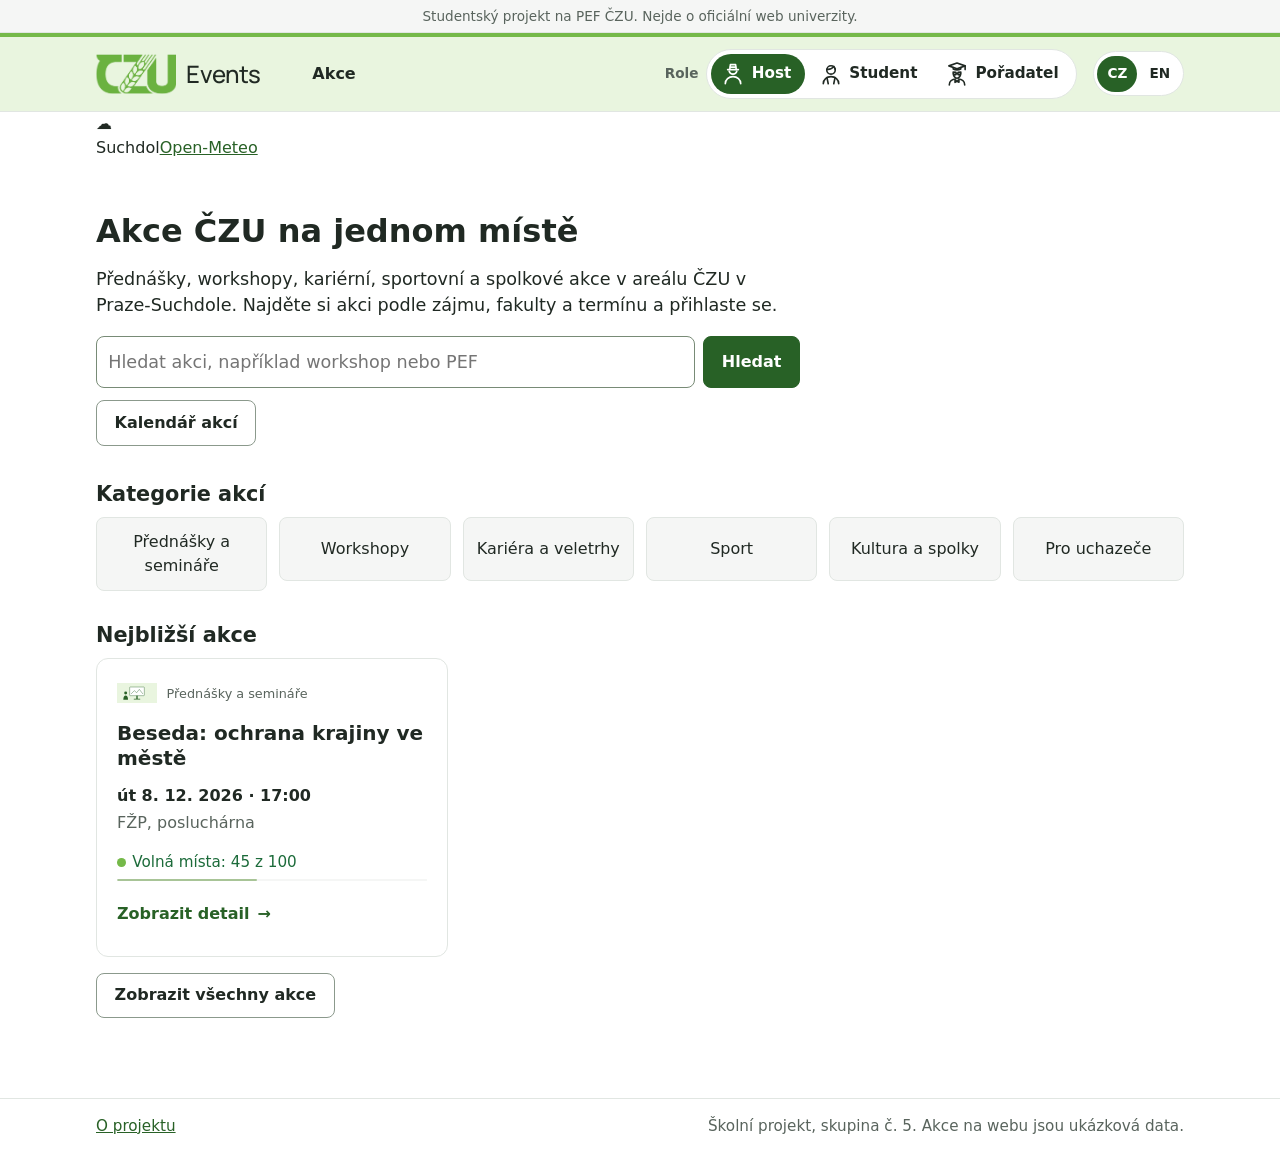
==== commit 01f27264: "Add files via upload" ====
--- a/index.html
+++ b/index.html
@@ -11,6 +11,7 @@
   <script src="js/jazyk.js" defer></script>
   <script src="js/data.js" defer></script>
   <script src="js/app.js" defer></script>
+  <script src="js/prehled.js" defer></script>
   <script src="js/uvod.js" defer></script>
 </head>
 <body data-koren="">
@@ -65,6 +66,22 @@
         </div>
       </div>
     </div>
+    <div class="denni-prehled" role="region" aria-label="Dnešní přehled">
+      <div class="obal prehled-obsah">
+        <div class="prehled-dnes">
+          <time class="prehled-datum"></time>
+          <span class="prehled-tyden"></span>
+        </div>
+        <div class="prehled-pocasi">
+          <span class="prehled-pocasi-ikona" aria-hidden="true">☁</span>
+          <div><span class="prehled-pocasi-text">Suchdol</span><a class="prehled-pocasi-zdroj" href="https://open-meteo.com/">Open-Meteo</a></div>
+        </div>
+        <div class="prehled-profil">
+          <span class="prehled-avatar" aria-hidden="true"></span>
+          <span class="prehled-role-text"></span>
+        </div>
+      </div>
+    </div>
   </header>
 
   <main id="obsah" class="obal">
--- a/css/style.css
+++ b/css/style.css
@@ -1321,6 +1321,25 @@
   margin-bottom: 1rem;
 }
 
+/* Rychlé filtry a přepínač Seznam / Kalendář fungují jen s JavaScriptem,
+   proto mají v HTML atribut hidden. Když JavaScript běží, drží se pro ně
+   místo už před načtením dat, aby se obsah po načtení neposunul (nález R1). */
+.js #rychle-filtry[hidden] {
+  display: flex;
+  visibility: hidden;
+}
+
+.js #zobrazeni-akci[hidden] {
+  display: inline-flex;
+  visibility: hidden;
+}
+
+/* Dokud se načítají data (aria-busy), je obsah stránky aspoň na výšku okna,
+   takže patička se neukáže nahoře a pak neodskočí dolů. */
+.js main:has([aria-busy="true"]) {
+  min-height: 100vh;
+}
+
 .rychle-filtry [aria-pressed="true"] {
   color: #ffffff;
   background: var(--znacka);
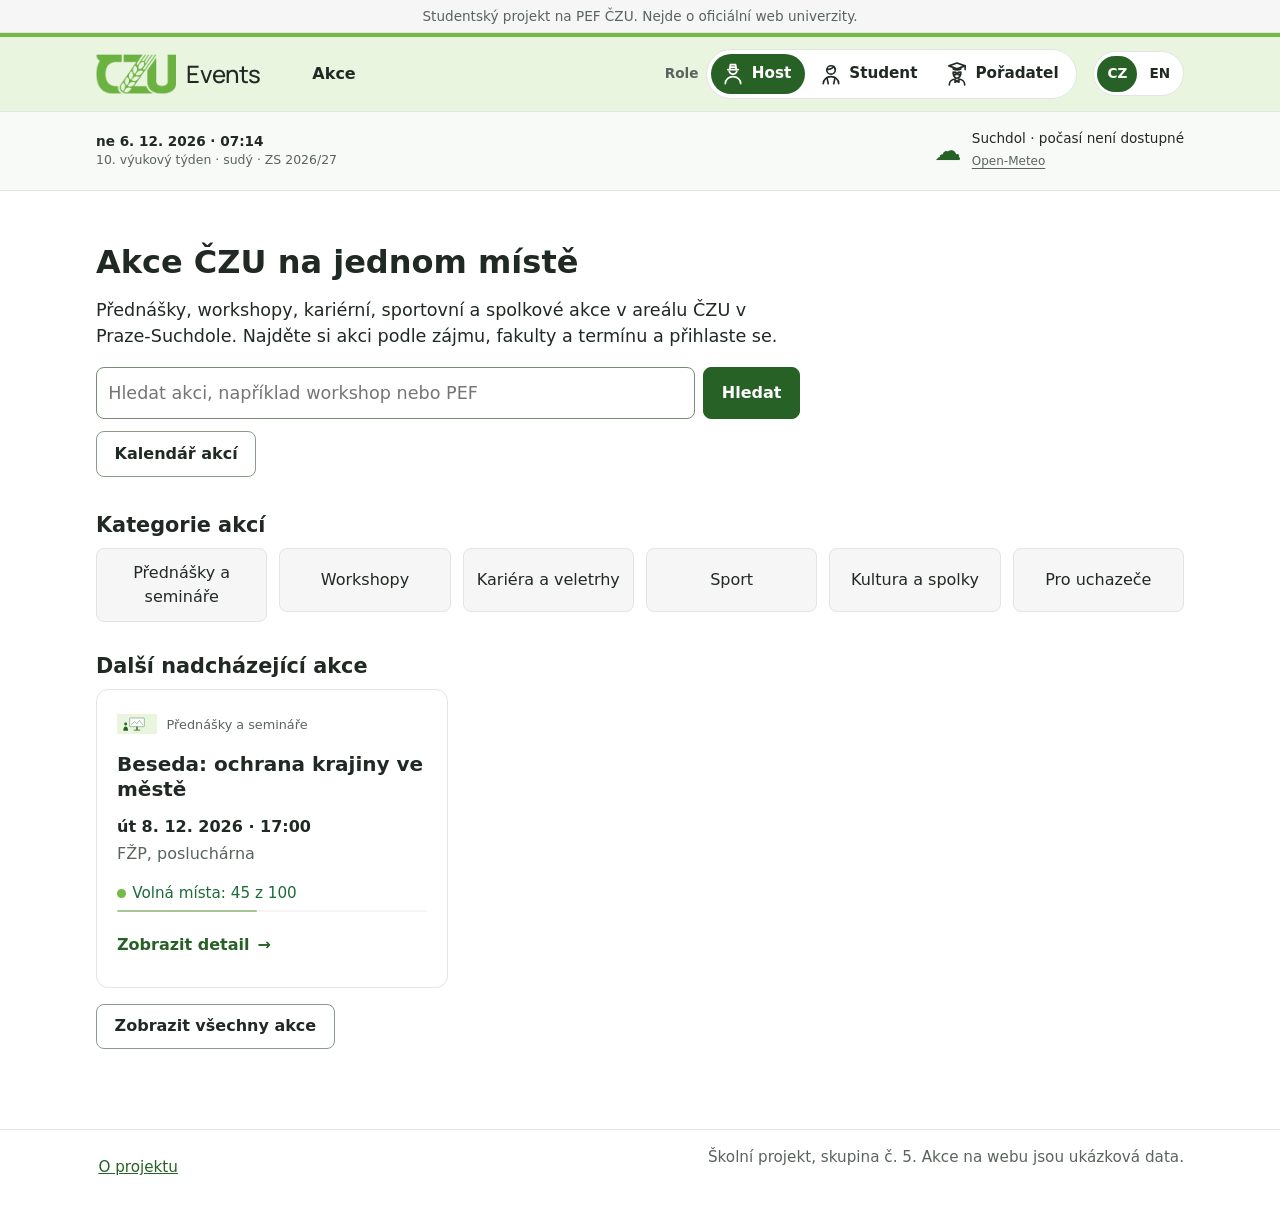
==== commit ecbb7c24: "Add files via upload" ====
--- a/index.html
+++ b/index.html
@@ -86,6 +86,7 @@
 
   <main id="obsah" class="obal">
     <section class="uvod-hlavni" aria-labelledby="uvod-nadpis">
+      <div class="uvod-text">
       <h1 id="uvod-nadpis">Akce ČZU na jednom místě</h1>
       <p>Přednášky, workshopy, kariérní, sportovní a spolkové akce v areálu ČZU v Praze-Suchdole. Najděte si akci podle zájmu, fakulty a termínu a přihlaste se.</p>
       <form class="velke-hledani" action="akce.html" method="get" role="search">
@@ -94,6 +95,11 @@
         <button type="submit" class="tlacitko tlacitko-plne">Hledat</button>
       </form>
       <a class="tlacitko" href="akce.html?zobrazeni=kalendar">Kalendář akcí</a>
+      </div>
+      <aside class="uvod-tip" aria-labelledby="tip-nadpis" hidden>
+        <h2 id="tip-nadpis">Nejbližší akce</h2>
+        <div id="tip-obsah" aria-busy="true"></div>
+      </aside>
     </section>
 
     <section class="sekce" aria-labelledby="kategorie-nadpis">
@@ -108,9 +114,10 @@
       </ul>
     </section>
 
-    <section class="sekce" aria-labelledby="nejblizsi-nadpis">
-      <h2 id="nejblizsi-nadpis">Nejbližší akce</h2>
-      <p id="chyba" role="alert" hidden></p>
+    <p id="chyba" role="alert" hidden></p>
+
+    <section class="sekce" id="dalsi-akce" aria-labelledby="nejblizsi-nadpis">
+      <h2 id="nejblizsi-nadpis">Další nadcházející akce</h2>
       <ul class="seznam-akci" id="nejblizsi"></ul>
       <noscript>
         <p>Seznam akcí se načítá JavaScriptem. Ukázkové akce: <a href="akce/internetove-technologie-20-11-2026.html">Internetové technologie – client side</a>, <a href="akce/karierni-veletrh-czu-25-11-2026.html">Kariérní veletrh ČZU</a>, <a href="akce/den-otevrenych-dveri-czu-27-11-2026.html">Den otevřených dveří ČZU</a>.</p>
--- a/css/style.css
+++ b/css/style.css
@@ -102,7 +102,7 @@
   margin: -1px;
   padding: 0;
   overflow: hidden;
-  clip: rect(0, 0, 0, 0);
+  clip-path: inset(50%);
   white-space: nowrap;
   border: 0;
 }
@@ -1325,12 +1325,12 @@
    proto mají v HTML atribut hidden. Když JavaScript běží, drží se pro ně
    místo už před načtením dat, aby se obsah po načtení neposunul (nález R1). */
 .js #rychle-filtry[hidden] {
-  display: flex;
+  display: flex !important;
   visibility: hidden;
 }
 
 .js #zobrazeni-akci[hidden] {
-  display: inline-flex;
+  display: inline-flex !important;
   visibility: hidden;
 }
 
@@ -1538,3 +1538,37 @@
     border-radius: 12px;
   }
 }
+
+/* Datum, výukový týden, počasí a avatar zvolené role. */
+.denni-prehled { border-bottom: 1px solid var(--linka); background: #f8faf7; }
+.prehled-obsah { display: flex; align-items: center; gap: 1rem 1.5rem; min-height: 78px; padding-top: .65rem; padding-bottom: .65rem; font-size: .85rem; }
+.prehled-dnes { flex: 1; min-width: 0; }
+.prehled-datum { display: block; font-weight: 600; font-variant-numeric: tabular-nums; }
+.prehled-tyden { display: block; color: var(--text-tlumeny); font-size: .78rem; }
+.prehled-pocasi { display: flex; align-items: center; gap: .65rem; min-width: 0; }
+.prehled-pocasi-ikona { font-size: 1.7rem; line-height: 1; color: var(--znacka); }
+.prehled-pocasi-text { display: block; }
+.prehled-pocasi-zdroj { display: inline-flex; align-items: center; min-height: 24px; font-size: .75rem; color: var(--text-tlumeny); text-underline-offset: 3px; }
+.prehled-profil { display: flex; align-items: center; gap: .5rem; font-weight: 600; }
+.prehled-avatar { display: grid; place-items: center; width: 38px; height: 38px; flex-shrink: 0; color: var(--znacka); background: var(--znacka-svetla); border: 1px solid var(--linka); border-radius: 50%; }
+.prehled-avatar svg { width: 25px; height: 25px; }
+@media (max-width: 699px) {
+  .prehled-obsah { display: grid; grid-template-columns: minmax(0, 1fr) auto; gap: .5rem .75rem; min-height: 130px; }
+  .prehled-dnes { grid-column: 1; grid-row: 1; }
+  .prehled-profil { grid-column: 2; grid-row: 1; }
+  .prehled-profil { flex-direction: column; gap: .1rem; font-size: .75rem; }
+  .prehled-pocasi { grid-column: 1 / -1; grid-row: 2; }
+  .prehled-pocasi > div { display: flex; align-items: center; flex-wrap: wrap; gap: 0 .6rem; }
+}
+
+/* Dotažení ovládání: menší vizuální váha filtrů, zachované dotykové plochy. */
+.filtry-termin, .filtry-ostatni { display: flex; flex-wrap: wrap; align-items: flex-start; gap: .25rem; min-width: 0; max-width: 100%; }
+.filtry-termin { padding: .2rem; border-radius: 12px; background: var(--pozadi-sede); }
+.filtry-ostatni { gap: .5rem; padding: .2rem 0; }
+.rychle-filtry { gap: .35rem 1rem; }
+.rychle-filtry .tlacitko { min-height: 44px; padding: .55rem .75rem; font-size: .875rem; font-weight: 600; }
+.filtry-termin .tlacitko { background: transparent; border-color: transparent; }
+.filtry-termin .tlacitko[aria-pressed="true"] { background: var(--znacka); border-color: var(--znacka); }
+.drobecky a, .zpet, .paticka a, .kalendar-udaje > a, .kalendar-nahled { display: inline-flex; align-items: center; min-height: 44px; padding: .4rem .15rem; }
+.mistni-uloziste { max-width: 65ch; padding: .75rem 1rem; border-left: 3px solid var(--zelena-logo); background: var(--pozadi-sede); color: var(--text); }
+@media (min-width: 900px) { .prehled-profil { display: none; } }
